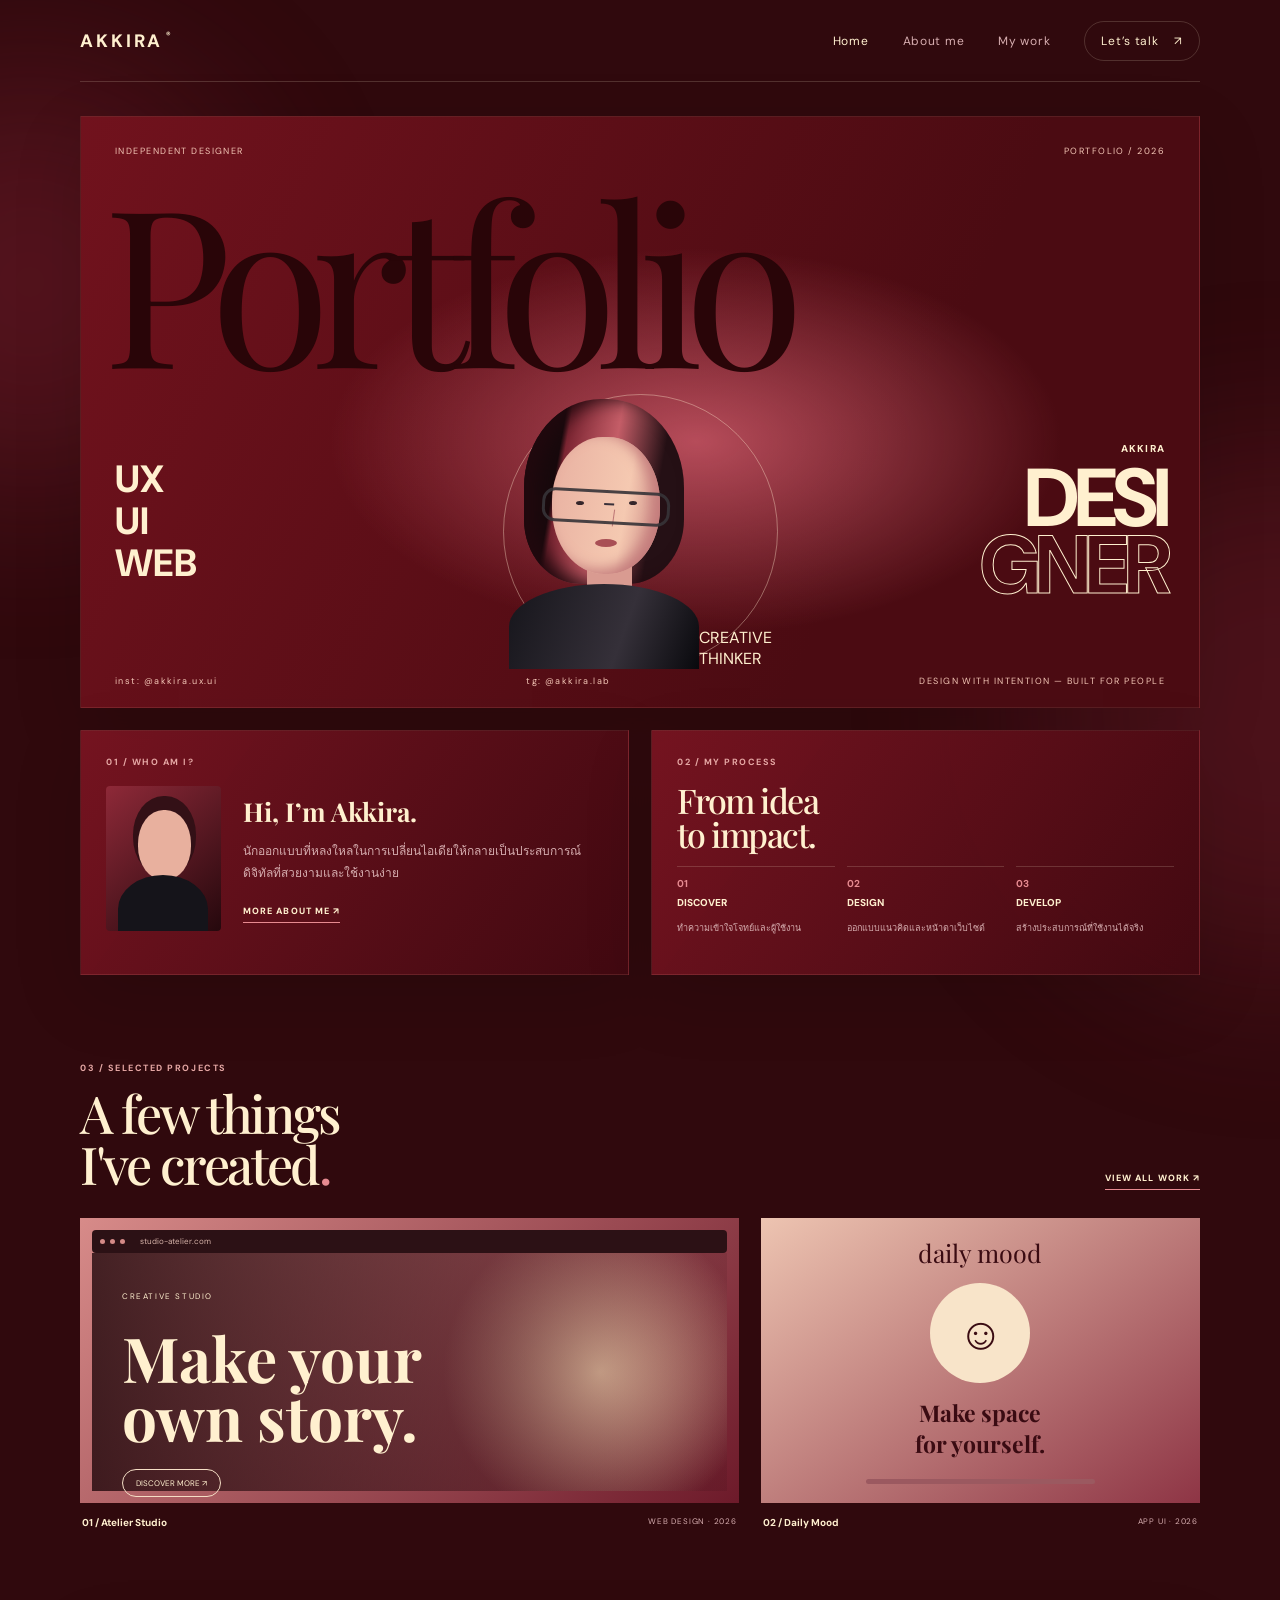
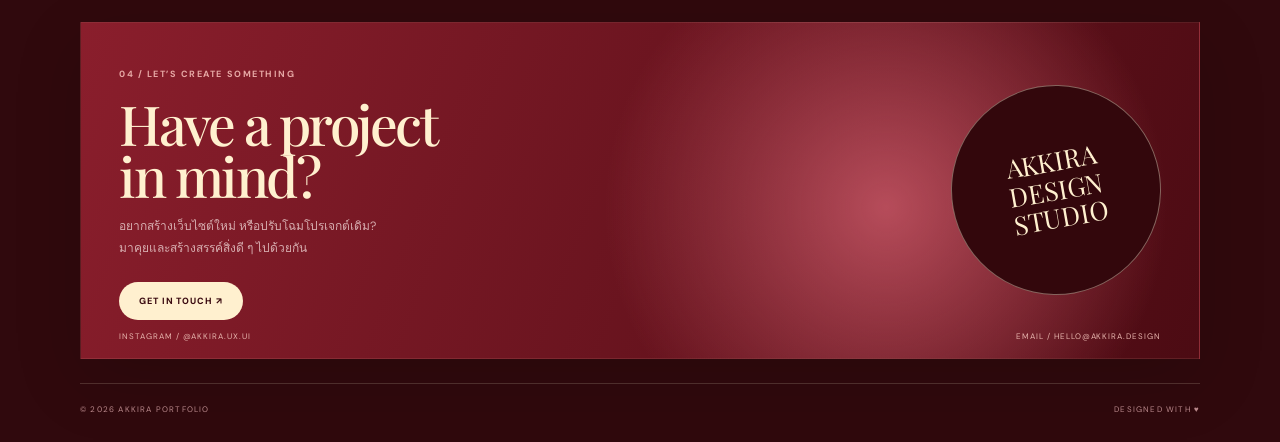
==== index.html @ fddb9ac8 "Add files via upload" ====
<!DOCTYPE html>
<html lang="th">
<head>
  <meta charset="UTF-8">
  <meta name="viewport" content="width=device-width, initial-scale=1.0">
  <meta name="description" content="Akkira — UX/UI & Web Designer Portfolio">
  <title>Akkira — Portfolio</title>
  <link rel="preconnect" href="https://fonts.googleapis.com">
  <link rel="preconnect" href="https://fonts.gstatic.com" crossorigin>
  <link href="https://fonts.googleapis.com/css2?family=DM+Sans:wght@400;500;600;700;800&family=Playfair+Display:wght@500;600;700;800&display=swap" rel="stylesheet">
  <link rel="stylesheet" href="style.css">
</head>
<body>
  <div class="ambient ambient-one"></div><div class="ambient ambient-two"></div>
  <header class="site-header">
    <a class="brand" href="index.html">AKKIRA<span>®</span></a>
    <button class="menu-toggle" aria-label="เปิดเมนู" aria-expanded="false">☰</button>
    <nav class="nav">
      <a class="active" href="index.html">Home</a><a href="about.html">About me</a><a href="mywork.html">My work</a>
      <a class="nav-contact" href="#contact">Let’s talk <span>↗</span></a>
    </nav>
  </header>

  <main class="container">
    <section class="hero panel">
      <div class="hero-topline"><span>INDEPENDENT DESIGNER</span><span>PORTFOLIO / 2026</span></div>
      <div class="hero-word">Portfolio</div>
      <div class="hero-copy">
        <div class="hero-skills"><span>UX</span><span>UI</span><span>WEB</span></div>
        <div class="portrait-wrap">
          <div class="portrait-orbit"></div>
          <div class="portrait">
            <div class="portrait-hair"></div><div class="portrait-face"><i class="eye eye-left"></i><i class="eye eye-right"></i><i class="nose"></i><i class="lips"></i></div>
            <div class="portrait-neck"></div><div class="portrait-shirt"></div><div class="portrait-glasses"></div>
          </div>
          <span class="portrait-caption">CREATIVE<br>THINKER</span>
        </div>
        <div class="hero-title"><small>AKKIRA</small><strong>DESI<br><em>GNER</em></strong></div>
      </div>
      <div class="hero-bottom"><span>inst: @akkira.ux.ui</span><span>tg: @akkira.lab</span><span>DESIGN WITH INTENTION — BUILT FOR PEOPLE</span></div>
    </section>

    <section class="intro-grid">
      <article class="panel about-preview">
        <div class="section-kicker">01 / WHO AM I?</div>
        <div class="mini-profile">
          <div class="avatar-art"><div class="avatar-face"></div><div class="avatar-body"></div></div>
          <div><h2>Hi, I’m Akkira.</h2><p>นักออกแบบที่หลงใหลในการเปลี่ยนไอเดียให้กลายเป็นประสบการณ์ดิจิทัลที่สวยงามและใช้งานง่าย</p><a class="text-link" href="about.html">MORE ABOUT ME ↗</a></div>
        </div>
      </article>
      <article class="panel process-preview">
        <div class="section-kicker">02 / MY PROCESS</div><h2 class="serif">From idea<br>to impact.</h2>
        <div class="process-list"><div><b>01</b><span>DISCOVER</span><small>ทำความเข้าใจโจทย์และผู้ใช้งาน</small></div><div><b>02</b><span>DESIGN</span><small>ออกแบบแนวคิดและหน้าตาเว็บไซต์</small></div><div><b>03</b><span>DEVELOP</span><small>สร้างประสบการณ์ที่ใช้งานได้จริง</small></div></div>
      </article>
    </section>

    <section class="work-section">
      <div class="section-heading"><div><span class="section-kicker">03 / SELECTED PROJECTS</span><h2 class="serif">A few things<br>I've created<span>.</span></h2></div><a class="text-link" href="mywork.html">VIEW ALL WORK ↗</a></div>
      <div class="project-grid">
        <a class="project-card project-wide" href="mywork.html"><div class="mock-browser"><div class="browser-bar"><i></i><i></i><i></i><span>studio-atelier.com</span></div><div class="mock-content"><small>CREATIVE STUDIO</small><b>Make your<br>own story.</b><div class="mock-pill">DISCOVER MORE ↗</div></div></div><div class="project-meta"><b>01 / Atelier Studio</b><span>WEB DESIGN · 2026</span></div></a>
        <a class="project-card" href="mywork.html"><div class="mock-phone"><div class="phone-top">daily mood</div><div class="phone-circle">☺</div><b>Make space<br>for yourself.</b><div class="phone-lines"></div></div><div class="project-meta"><b>02 / Daily Mood</b><span>APP UI · 2026</span></div></a>
      </div>
    </section>

    <section class="contact-panel panel" id="contact">
      <div><span class="section-kicker">04 / LET’S CREATE SOMETHING</span><h2 class="serif">Have a project<br>in mind?</h2><p>อยากสร้างเว็บไซต์ใหม่ หรือปรับโฉมโปรเจกต์เดิม?<br>มาคุยและสร้างสรรค์สิ่งดี ๆ ไปด้วยกัน</p><a class="button button-light" href="mailto:hello@akkira.design">GET IN TOUCH ↗</a></div>
      <div class="contact-orb"><span>AKKIRA<br>DESIGN<br>STUDIO</span></div>
      <div class="contact-foot"><span>INSTAGRAM / @AKKIRA.UX.UI</span><span>EMAIL / HELLO@AKKIRA.DESIGN</span></div>
    </section>
  </main>
  <footer><span>© 2026 AKKIRA PORTFOLIO</span><span>DESIGNED WITH ♥</span></footer>
  <script src="script.js"></script>
</body>
</html>
---- style.css ----
/* AKKIRA PORTFOLIO — shared styles */
:root{--bg:#30090d;--bg2:#490d14;--panel:#560e18;--panel2:#6e1420;--cream:#fff0cf;--pink:#e78b91;--muted:#d7aeb0;--line:rgba(255,239,214,.17);--sans:'DM Sans',sans-serif;--serif:'Playfair Display',serif}
*{box-sizing:border-box}html{scroll-behavior:smooth}body{margin:0;background:var(--bg);color:var(--cream);font-family:var(--sans);overflow-x:hidden}a{color:inherit;text-decoration:none}.ambient{position:fixed;z-index:-1;pointer-events:none;border-radius:50%;filter:blur(90px);opacity:.3}.ambient-one{width:420px;height:420px;background:#a52c43;top:8%;left:-180px}.ambient-two{width:520px;height:520px;background:#8b2637;right:-260px;top:50%}.container{width:min(1120px,calc(100% - 48px));margin:auto}.site-header{height:82px;width:min(1120px,calc(100% - 48px));margin:auto;display:flex;align-items:center;justify-content:space-between;border-bottom:1px solid var(--line);position:relative;z-index:5}.brand{font-weight:800;letter-spacing:.16em;font-size:18px}.brand span{font-size:9px;vertical-align:top;margin-left:3px}.nav{display:flex;align-items:center;gap:34px;font-size:12px;color:var(--muted);letter-spacing:.06em}.nav a{transition:.2s}.nav a:hover,.nav a.active{color:var(--cream)}.nav-contact{border:1px solid var(--line);padding:11px 16px;border-radius:30px;color:var(--cream)!important}.nav-contact span{margin-left:12px}.menu-toggle{display:none;background:none;border:0;color:var(--cream);font-size:24px}.panel{background:linear-gradient(125deg,rgba(119,20,33,.96),rgba(66,9,17,.97));border:1px solid rgba(255,232,207,.08);box-shadow:0 22px 65px rgba(0,0,0,.13);position:relative;overflow:hidden}.hero{margin-top:34px;min-height:580px;padding:28px 34px 20px;background:radial-gradient(ellipse at 55% 55%,#b64c5a 0,transparent 42%),linear-gradient(115deg,#71121d,#4b0b12 70%)}.hero-topline,.hero-bottom{display:flex;justify-content:space-between;font-size:9px;letter-spacing:.16em;color:#f3c6b6;position:relative;z-index:2}.hero-word{font-family:var(--serif);font-size:clamp(100px,19vw,220px);letter-spacing:-.09em;line-height:.9;color:#290508;white-space:nowrap;margin:22px 0 0 -12px}.hero-copy{height:290px;display:flex;align-items:center;justify-content:space-between;position:relative}.hero-skills{display:flex;flex-direction:column;gap:2px;font-size:clamp(22px,3.4vw,38px);font-weight:800;line-height:1.05;z-index:2}.portrait-wrap{position:absolute;left:50%;bottom:-2px;transform:translateX(-50%);height:315px;width:300px;display:flex;justify-content:center;align-items:end}.portrait-orbit{position:absolute;width:275px;height:275px;border:1px solid rgba(255,235,204,.38);border-radius:50%;bottom:0}.portrait{position:relative;width:190px;height:270px;z-index:1}.portrait-hair{position:absolute;z-index:1;left:15px;top:0;width:160px;height:185px;border-radius:48% 48% 35% 35%;background:linear-gradient(100deg,#17090c 0 23%,#7d2633 26%,#c45d67 52%,#251015 78%);box-shadow:inset 14px 0 18px #21090e}.portrait-face{position:absolute;z-index:2;left:43px;top:38px;width:108px;height:137px;border-radius:47% 48% 48% 48%;background:linear-gradient(100deg,#e8b0a1,#f5c9b1 65%,#c98783);box-shadow:inset -9px -4px 14px #c47c7c}.eye{position:absolute;top:64px;width:8px;height:4px;border-radius:50%;background:#34252a}.eye-left{left:24px}.eye-right{right:23px}.nose{position:absolute;left:54px;top:72px;width:8px;height:17px;border-right:1px solid #bd7776;transform:rotate(8deg)}.lips{position:absolute;left:43px;top:102px;width:22px;height:8px;border-radius:50%;background:#a94f55}.portrait-neck{position:absolute;z-index:1;top:157px;left:78px;width:45px;height:55px;background:#d99b91}.portrait-shirt{position:absolute;z-index:2;bottom:0;left:0;width:190px;height:85px;border-radius:65% 65% 0 0;background:linear-gradient(110deg,#16151b,#353039 60%,#09090d)}.portrait-glasses{position:absolute;z-index:3;top:91px;left:33px;width:128px;height:34px;border:3px solid rgba(55,51,56,.9);border-radius:13px;transform:rotate(3deg)}.portrait-glasses:after{content:"";position:absolute;left:59px;top:10px;width:10px;border-top:2px solid #393039}.hero-title{margin-left:auto;align-self:center;z-index:2;text-align:right;font-size:clamp(48px,8vw,82px);line-height:.82;letter-spacing:-.07em;font-weight:800}.hero-title small{display:block;font-size:10px;letter-spacing:.12em;margin-bottom:12px}.hero-title em{font-style:normal;color:transparent;-webkit-text-stroke:1px var(--cream)}.hero-bottom{margin-top:8px}.intro-grid{display:grid;grid-template-columns:1fr 1fr;gap:22px;margin-top:22px}.intro-grid>.panel{min-height:245px;padding:25px}.section-kicker{font-size:9px;letter-spacing:.17em;color:#e6a8a5;font-weight:700}.mini-profile{display:flex;align-items:center;gap:22px;margin-top:18px}.avatar-art{width:115px;height:145px;flex:none;position:relative;background:linear-gradient(140deg,#8e2938,#25080d);border-radius:4px;overflow:hidden}.avatar-face{position:absolute;width:53px;height:70px;background:#e8b09e;border-radius:48%;top:24px;left:32px;box-shadow:0 -9px 0 5px #331016}.avatar-body{position:absolute;bottom:-12px;left:12px;width:90px;height:68px;border-radius:50% 50% 0 0;background:#15141a}.mini-profile h2{font-family:var(--serif);font-size:26px;margin:0 0 7px}.mini-profile p,.contact-panel p{font-size:12px;line-height:1.8;color:var(--muted)}.text-link{font-size:9px;letter-spacing:.12em;font-weight:800;border-bottom:1px solid var(--pink);padding-bottom:5px;display:inline-block;margin-top:8px}.serif{font-family:var(--serif);font-weight:500;letter-spacing:-.045em}.process-preview h2{font-size:34px;line-height:1;margin:15px 0}.process-list{display:grid;grid-template-columns:repeat(3,1fr);gap:12px}.process-list div{border-top:1px solid var(--line);padding-top:10px}.process-list b{font-size:10px;color:var(--pink);display:block}.process-list span{display:block;font-size:10px;font-weight:800;margin:6px 0}.process-list small{font-size:9px;line-height:1.5;color:var(--muted)}.work-section{padding:80px 0}.section-heading{display:flex;align-items:end;justify-content:space-between;margin-bottom:28px}.section-heading h2,.skills-panel h2{font-size:52px;line-height:.98;margin:12px 0 0}.section-heading h2 span,.skills-panel h2 span,.contact-strip h2 span{color:var(--pink)}.project-grid{display:grid;grid-template-columns:1.5fr 1fr;gap:22px}.project-card{min-width:0}.mock-browser,.mock-phone{height:285px;background:linear-gradient(135deg,#d78b89,#6d1a2a);padding:12px;position:relative;overflow:hidden}.browser-bar{height:23px;background:#2c1115;border-radius:4px;display:flex;align-items:center;gap:5px;padding:0 8px;font-size:8px;color:#d8b4aa}.browser-bar i{width:5px;height:5px;border-radius:50%;background:#d48a87}.browser-bar span{margin-left:10px}.mock-content{height:calc(100% - 23px);padding:30px;background:linear-gradient(90deg,rgba(32,7,11,.8),rgba(32,7,11,.1)),radial-gradient(circle at 80% 50%,#f3c7a8,transparent 30%)}.mock-content small{font-size:8px;letter-spacing:.2em}.mock-content b{display:block;font-family:var(--serif);font-size:clamp(35px,5vw,62px);line-height:.95;margin-top:25px}.mock-pill{margin-top:22px;border:1px solid #f5dfc6;border-radius:20px;display:inline-block;padding:8px 13px;font-size:8px}.mock-phone{background:linear-gradient(145deg,#edc4b1,#8e3545);display:flex;flex-direction:column;align-items:center;justify-content:center;color:#3a0b12}.phone-top{font-family:var(--serif);font-size:25px}.phone-circle{width:100px;height:100px;border-radius:50%;background:#f8e4c9;display:grid;place-items:center;font-size:45px;margin:14px}.mock-phone b{text-align:center;font-family:var(--serif);font-size:23px}.phone-lines{width:55%;height:5px;border-radius:9px;background:#9b5960;margin-top:20px}.project-meta{display:flex;justify-content:space-between;padding:13px 2px;font-size:10px}.project-meta span{color:var(--muted);font-size:8px;letter-spacing:.1em}.contact-panel{min-height:330px;padding:38px;display:flex;align-items:center;justify-content:space-between;background:radial-gradient(circle at 72% 55%,#b64c5a,transparent 34%),linear-gradient(110deg,#8a1e2c,#4c0b13)}.contact-panel h2{font-size:55px;line-height:.95;margin:15px 0}.contact-orb{width:210px;height:210px;border-radius:50%;background:#33070c;border:1px solid rgba(255,239,214,.4);display:grid;place-items:center;text-align:center;font-family:var(--serif);font-size:26px;line-height:1.1;transform:rotate(-10deg)}.contact-foot{position:absolute;bottom:17px;left:38px;right:38px;display:flex;justify-content:space-between;font-size:8px;letter-spacing:.12em;color:#e7b5ae}.button{display:inline-block;padding:13px 20px;border-radius:30px;font-size:9px;font-weight:800;letter-spacing:.1em}.button-light{background:var(--cream);color:#3a0a10}.contact-panel .button{margin-top:10px}footer{width:min(1120px,calc(100% - 48px));margin:24px auto 0;padding:20px 0 28px;border-top:1px solid var(--line);display:flex;justify-content:space-between;font-size:8px;letter-spacing:.15em;color:#bd8b8e}
/* About + work pages */
.page-hero{margin-top:34px;min-height:410px;padding:45px;background:radial-gradient(circle at 75% 55%,#a83e4c,transparent 33%),linear-gradient(115deg,#751622,#420a12)}.page-hero h1{font-size:clamp(58px,9vw,105px);line-height:.9;margin:22px 0}.page-hero h1 em{color:transparent;-webkit-text-stroke:1px var(--cream);font-style:normal}.page-hero p{font-size:13px;line-height:1.9;color:#f0c9bc}.about-hero{min-height:490px}.about-portrait{position:absolute;right:12%;bottom:0;width:270px;height:330px;border-radius:150px 150px 0 0;background:rgba(40,5,10,.6);display:flex;align-items:end;justify-content:center;overflow:hidden}.portrait.large{transform:scale(1.12);transform-origin:bottom center}.side-note{position:absolute;right:35px;top:50%;writing-mode:vertical-rl;font-size:8px;letter-spacing:.2em;color:#efb5ad}.about-columns{display:grid;grid-template-columns:1fr 1fr;gap:22px;margin-top:22px}.bio-card,.values-card,.skills-panel{padding:30px}.bio-card h2,.values-card h2{font-size:39px;line-height:1;margin:18px 0}.bio-card p{font-size:12px;color:var(--muted);line-height:1.9}.value-row{display:flex;gap:20px;border-bottom:1px solid var(--line);padding:17px 0}.value-row:last-child{border:0}.value-row>b{font-family:var(--serif);font-size:22px;color:var(--pink)}.value-row h3{font-size:15px;margin:0 0 5px}.value-row p{font-size:11px;color:var(--muted);margin:0}.skills-panel{margin-top:22px}.skills-panel h2{font-size:42px;margin-bottom:25px}.skill-tags{display:flex;gap:10px;flex-wrap:wrap}.skill-tags span{border:1px solid var(--line);border-radius:30px;padding:12px 17px;font-size:11px;color:#f3d9c7}.quote-panel{text-align:center;padding:75px 20px}.quote-panel>span{font-family:var(--serif);font-size:80px;color:var(--pink);line-height:.7}.quote-panel h2{font-size:42px;line-height:1.05;margin:12px}.quote-panel small{font-size:8px;letter-spacing:.18em;color:var(--muted)}.work-hero{min-height:350px}.work-hero h1{font-size:100px}.work-stamp{position:absolute;right:9%;top:30%;width:130px;height:130px;border:1px solid var(--cream);border-radius:50%;display:grid;place-items:center;text-align:center;font-family:var(--serif);font-size:18px;line-height:1.1;transform:rotate(12deg)}.filter-row{display:flex;justify-content:space-between;align-items:center;margin:48px 0 20px}.filters{display:flex;gap:8px;flex-wrap:wrap}.filter{background:transparent;color:var(--muted);border:1px solid var(--line);border-radius:30px;padding:9px 14px;font-size:8px;letter-spacing:.1em;cursor:pointer}.filter.active,.filter:hover{background:var(--cream);color:#3a0a10}.works-grid{display:grid;grid-template-columns:1fr 1fr;gap:28px 22px}.work-item{min-width:0}.work-visual{height:300px;position:relative;overflow:hidden;padding:22px}.visual-atelier{background:linear-gradient(135deg,#dba39a,#601421);color:#350a10}.visual-nav,.noir-top{display:flex;justify-content:space-between;font-size:9px;letter-spacing:.14em}.visual-big{font-family:var(--serif);font-size:clamp(45px,7vw,76px);line-height:.9;margin:55px 0 0 10px}.visual-big i,.noir-title i,.travel-title i,.editorial-title i{color:transparent;-webkit-text-stroke:1px currentColor}.visual-bottom{position:absolute;bottom:20px;left:22px;font-size:8px;letter-spacing:.16em}.visual-mood{background:linear-gradient(140deg,#f1d5ba,#d98283);color:#48111a;text-align:center}.mood-label{font-family:var(--serif);font-size:42px;line-height:.8;text-align:left}.mood-sun{width:145px;height:145px;border-radius:50%;background:#fff0d4;margin:12px auto;display:grid;place-items:center;font-size:70px;color:#bb6d71}.mood-bottom{font-size:8px;letter-spacing:.18em}.visual-noir{background:linear-gradient(130deg,#101216,#33323a);color:#eee0cf}.noir-title{font-family:var(--serif);font-size:54px;line-height:.85;margin:45px 0 0 12px}.film-strip{position:absolute;bottom:18px;left:22px;right:22px;display:flex;gap:5px}.film-strip i{height:42px;flex:1;background:linear-gradient(145deg,#a85a50,#1c1c22);border:3px solid #eee0cf}.visual-brand{background:#e6d5c4;color:#301016}.brand-mark{font-family:var(--serif);font-size:125px;line-height:.8;position:absolute;right:24px;top:20px;color:#8f3942}.brand-title{font-weight:800;font-size:30px;letter-spacing:.1em;position:absolute;left:24px;bottom:55px}.brand-sub{position:absolute;bottom:20px;left:24px;font-size:8px;letter-spacing:.18em}.visual-travel{background:linear-gradient(140deg,#e7a18c,#8e3b49);color:#360b13}.travel-top{font-size:9px;letter-spacing:.2em}.travel-title{font-family:var(--serif);font-size:48px;line-height:.9;margin-top:40px}.travel-cards{display:flex;gap:6px;position:absolute;bottom:20px;left:20px;right:20px}.travel-cards span{flex:1;background:rgba(255,239,214,.65);padding:22px 6px 8px;font-size:7px}.visual-editorial{background:radial-gradient(circle at 75% 50%,#b64c5a,transparent 35%),#4b0c15}.editorial-small{font-size:8px;letter-spacing:.15em}.editorial-title{font-family:var(--serif);font-size:60px;line-height:.85;margin:48px 0 0 15px}.editorial-circle{position:absolute;right:28px;top:70px;width:120px;height:120px;border:1px solid #f4d7bb;border-radius:50%}.editorial-footer{position:absolute;bottom:18px;left:22px;font-size:8px;letter-spacing:.16em}.work-info{display:flex;justify-content:space-between;padding:13px 1px}.work-info span{font-size:8px;letter-spacing:.15em;color:#e5a6a4}.work-info h2{font-family:var(--serif);font-size:23px;font-weight:500;margin:4px 0}.work-info p{font-size:10px;color:var(--muted);margin:0}.work-info>b{font-size:9px;color:var(--muted);font-weight:500}.contact-strip{margin:55px 0 0;padding:32px;display:flex;justify-content:space-between;align-items:center}.contact-strip h2{font-size:46px;line-height:.9;margin:12px 0 0}
@media(max-width:700px){.container,.site-header,footer{width:calc(100% - 28px)}.site-header{height:68px}.menu-toggle{display:block}.nav{display:none;position:absolute;top:67px;left:0;right:0;background:#400a11;padding:20px;flex-direction:column;align-items:stretch;gap:18px;border:1px solid var(--line)}.nav.open{display:flex}.nav-contact{text-align:center}.hero{margin-top:18px;padding:20px 18px 16px;min-height:470px}.hero-word{font-size:clamp(75px,19vw,130px);margin-top:38px}.hero-copy{height:250px}.portrait-wrap{height:250px;width:220px;transform:translateX(-48%) scale(.78);transform-origin:bottom center}.hero-skills{font-size:23px}.hero-title{font-size:clamp(38px,9vw,56px);align-self:flex-start;margin-top:65px}.hero-title small{font-size:8px}.hero-bottom{font-size:7px;letter-spacing:.06em;gap:8px}.intro-grid,.about-columns,.project-grid,.works-grid{grid-template-columns:1fr}.intro-grid>.panel{min-height:220px}.process-list{gap:7px}.process-list small{font-size:8px}.section-heading h2{font-size:42px}.work-section{padding:55px 0}.project-grid{gap:12px}.mock-browser,.mock-phone{height:250px}.contact-panel{padding:26px;min-height:410px;align-items:flex-start}.contact-panel h2{font-size:44px}.contact-orb{width:135px;height:135px;font-size:17px;position:absolute;right:20px;bottom:60px}.contact-foot{left:20px;right:20px;font-size:6px;gap:10px}.page-hero{padding:28px 22px;margin-top:18px}.page-hero h1{font-size:58px}.about-hero{min-height:590px}.about-hero p{font-size:11px;position:relative;z-index:2}.about-portrait{right:50%;transform:translateX(50%);width:230px;height:285px}.side-note{right:15px;top:45%;font-size:7px}.bio-card,.values-card,.skills-panel{padding:23px}.skills-panel h2{font-size:34px}.quote-panel h2{font-size:32px}.work-hero{min-height:360px}.work-hero h1{font-size:75px}.work-stamp{width:95px;height:95px;font-size:14px;right:8%;top:43%}.filter-row{align-items:flex-start;flex-direction:column;gap:15px;margin:35px 0 18px}.filters{gap:6px}.filter{padding:8px 10px;font-size:7px}.work-visual{height:270px}.contact-strip{padding:24px;gap:15px;align-items:flex-end}.contact-strip h2{font-size:37px}.contact-strip .button{font-size:7px;padding:11px 13px}footer{font-size:7px}}
@media(min-width:701px) and (max-width:900px){.hero-word{font-size:17vw}.portrait-wrap{transform:translateX(-50%) scale(.85);transform-origin:bottom}.hero-title{font-size:65px}.about-portrait{right:5%}}
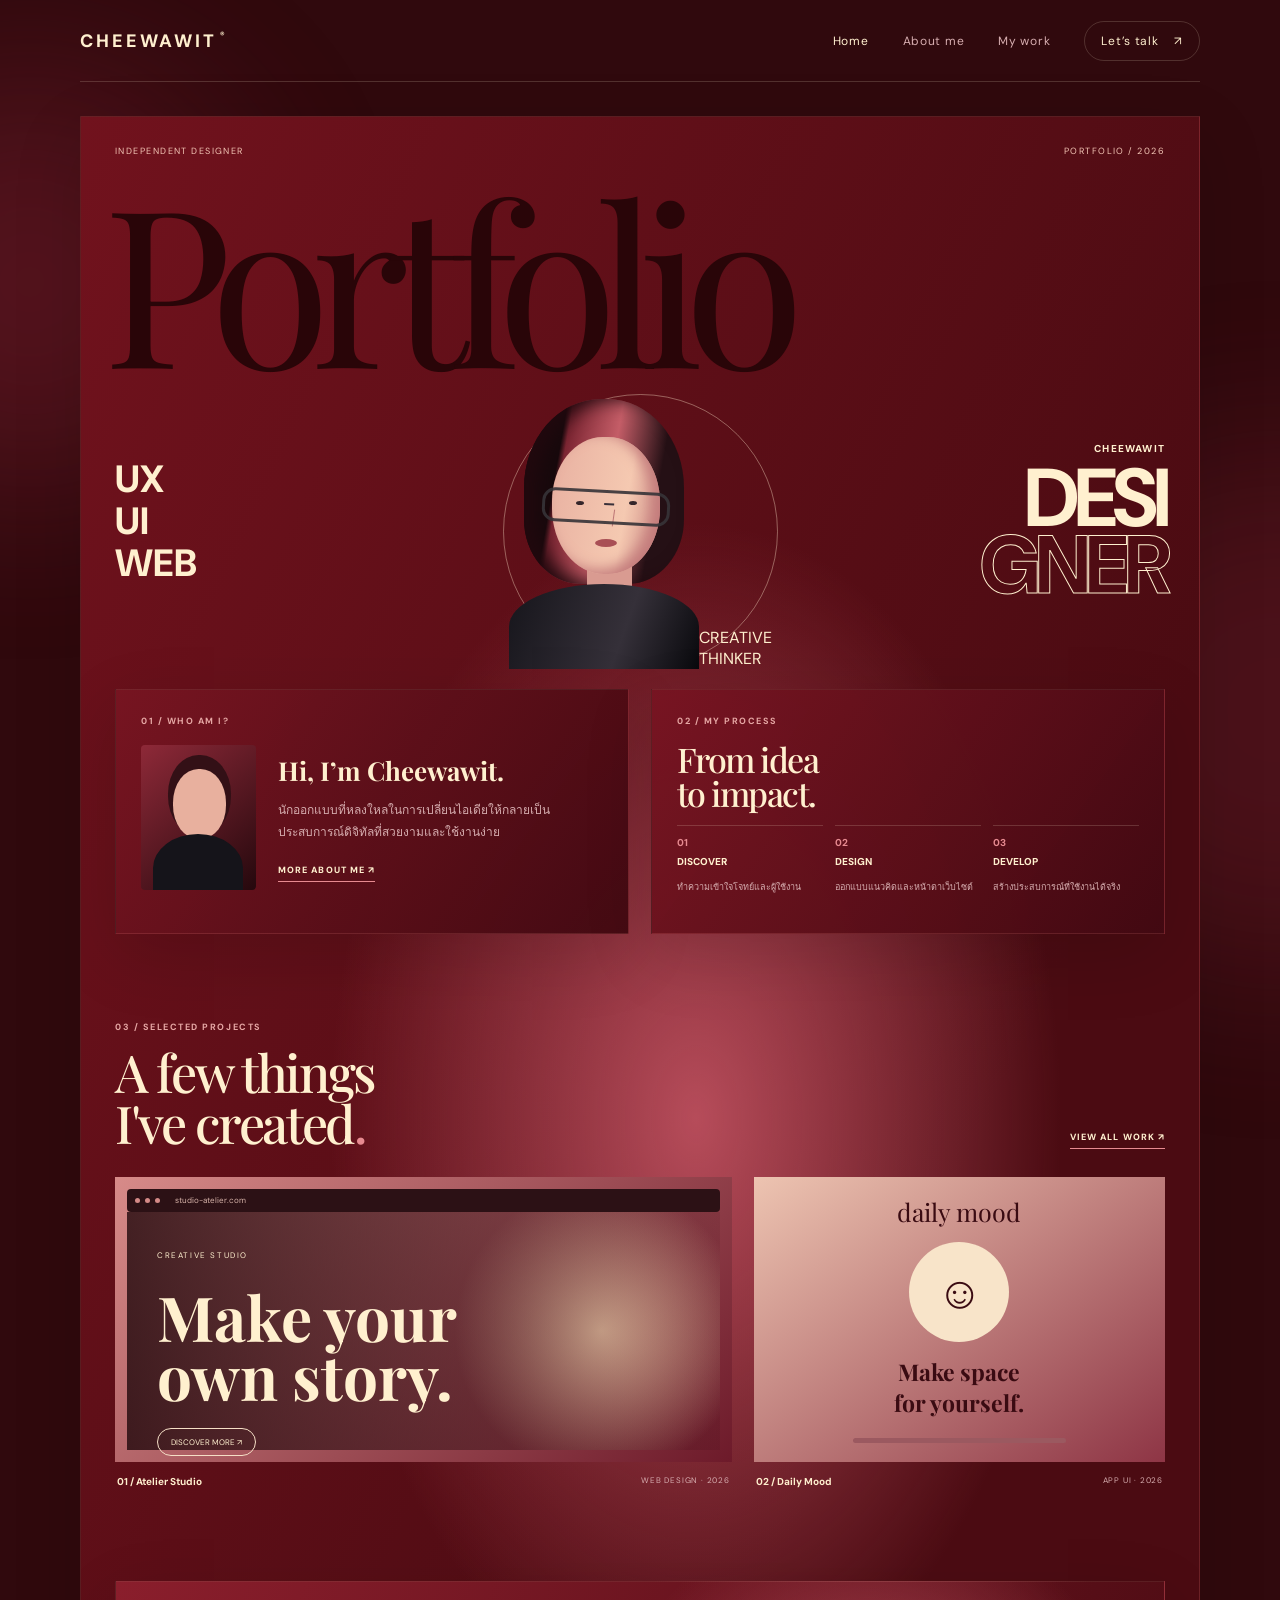
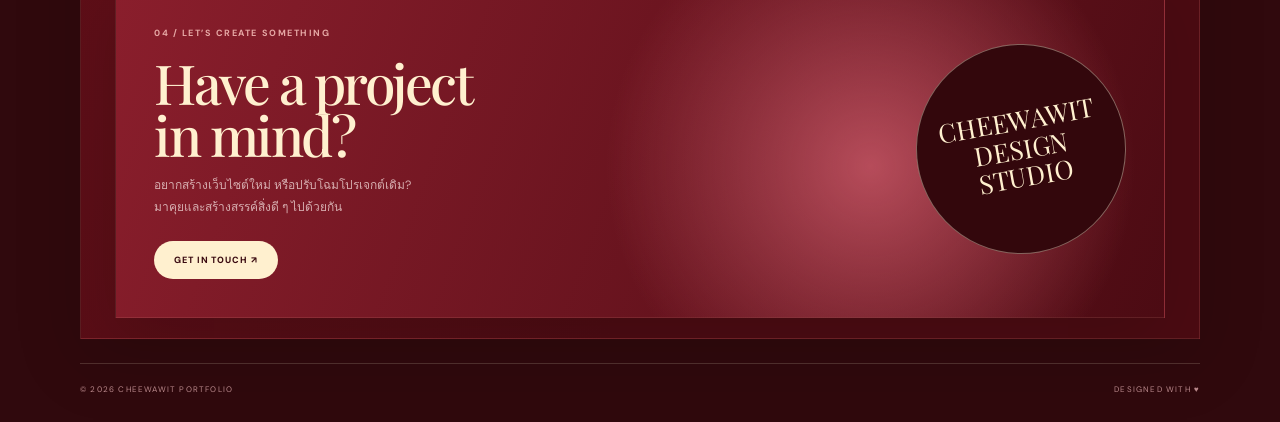
==== commit 552d9cab: "Update index.html" ====
--- a/index.html
+++ b/index.html
@@ -3,8 +3,8 @@
 <head>
   <meta charset="UTF-8">
   <meta name="viewport" content="width=device-width, initial-scale=1.0">
-  <meta name="description" content="Akkira — UX/UI & Web Designer Portfolio">
-  <title>Akkira — Portfolio</title>
+  <meta name="description" content="Cheewawit — UX/UI & Web Designer Portfolio">
+  <title>Cheewawit — Portfolio</title>
   <link rel="preconnect" href="https://fonts.googleapis.com">
   <link rel="preconnect" href="https://fonts.gstatic.com" crossorigin>
   <link href="https://fonts.googleapis.com/css2?family=DM+Sans:wght@400;500;600;700;800&family=Playfair+Display:wght@500;600;700;800&display=swap" rel="stylesheet">
@@ -13,7 +13,7 @@
 <body>
   <div class="ambient ambient-one"></div><div class="ambient ambient-two"></div>
   <header class="site-header">
-    <a class="brand" href="index.html">AKKIRA<span>®</span></a>
+    <a class="brand" href="index.html">CHEEWAWIT<span>®</span></a>
     <button class="menu-toggle" aria-label="เปิดเมนู" aria-expanded="false">☰</button>
     <nav class="nav">
       <a class="active" href="index.html">Home</a><a href="about.html">About me</a><a href="mywork.html">My work</a>
@@ -35,17 +35,15 @@
           </div>
           <span class="portrait-caption">CREATIVE<br>THINKER</span>
         </div>
-        <div class="hero-title"><small>AKKIRA</small><strong>DESI<br><em>GNER</em></strong></div>
+        <div class="hero-title"><small>CHEEWAWIT</small><strong>DESI<br><em>GNER</em></strong></div>
       </div>
-      <div class="hero-bottom"><span>inst: @akkira.ux.ui</span><span>tg: @akkira.lab</span><span>DESIGN WITH INTENTION — BUILT FOR PEOPLE</span></div>
-    </section>
 
     <section class="intro-grid">
       <article class="panel about-preview">
         <div class="section-kicker">01 / WHO AM I?</div>
         <div class="mini-profile">
           <div class="avatar-art"><div class="avatar-face"></div><div class="avatar-body"></div></div>
-          <div><h2>Hi, I’m Akkira.</h2><p>นักออกแบบที่หลงใหลในการเปลี่ยนไอเดียให้กลายเป็นประสบการณ์ดิจิทัลที่สวยงามและใช้งานง่าย</p><a class="text-link" href="about.html">MORE ABOUT ME ↗</a></div>
+          <div><h2>Hi, I’m Cheewawit.</h2><p>นักออกแบบที่หลงใหลในการเปลี่ยนไอเดียให้กลายเป็นประสบการณ์ดิจิทัลที่สวยงามและใช้งานง่าย</p><a class="text-link" href="about.html">MORE ABOUT ME ↗</a></div>
         </div>
       </article>
       <article class="panel process-preview">
@@ -63,12 +61,11 @@
     </section>
 
     <section class="contact-panel panel" id="contact">
-      <div><span class="section-kicker">04 / LET’S CREATE SOMETHING</span><h2 class="serif">Have a project<br>in mind?</h2><p>อยากสร้างเว็บไซต์ใหม่ หรือปรับโฉมโปรเจกต์เดิม?<br>มาคุยและสร้างสรรค์สิ่งดี ๆ ไปด้วยกัน</p><a class="button button-light" href="mailto:hello@akkira.design">GET IN TOUCH ↗</a></div>
-      <div class="contact-orb"><span>AKKIRA<br>DESIGN<br>STUDIO</span></div>
-      <div class="contact-foot"><span>INSTAGRAM / @AKKIRA.UX.UI</span><span>EMAIL / HELLO@AKKIRA.DESIGN</span></div>
+      <div><span class="section-kicker">04 / LET’S CREATE SOMETHING</span><h2 class="serif">Have a project<br>in mind?</h2><p>อยากสร้างเว็บไซต์ใหม่ หรือปรับโฉมโปรเจกต์เดิม?<br>มาคุยและสร้างสรรค์สิ่งดี ๆ ไปด้วยกัน</p><a class="button button-light" href="mailto:cheewawit.taru@bumail.net">GET IN TOUCH ↗</a></div>
+      <div class="contact-orb"><span>CHEEWAWIT<br>DESIGN<br>STUDIO</span></div>
     </section>
   </main>
-  <footer><span>© 2026 AKKIRA PORTFOLIO</span><span>DESIGNED WITH ♥</span></footer>
+  <footer><span>© 2026 CHEEWAWIT PORTFOLIO</span><span>DESIGNED WITH ♥</span></footer>
   <script src="script.js"></script>
 </body>
-</html>+</html>
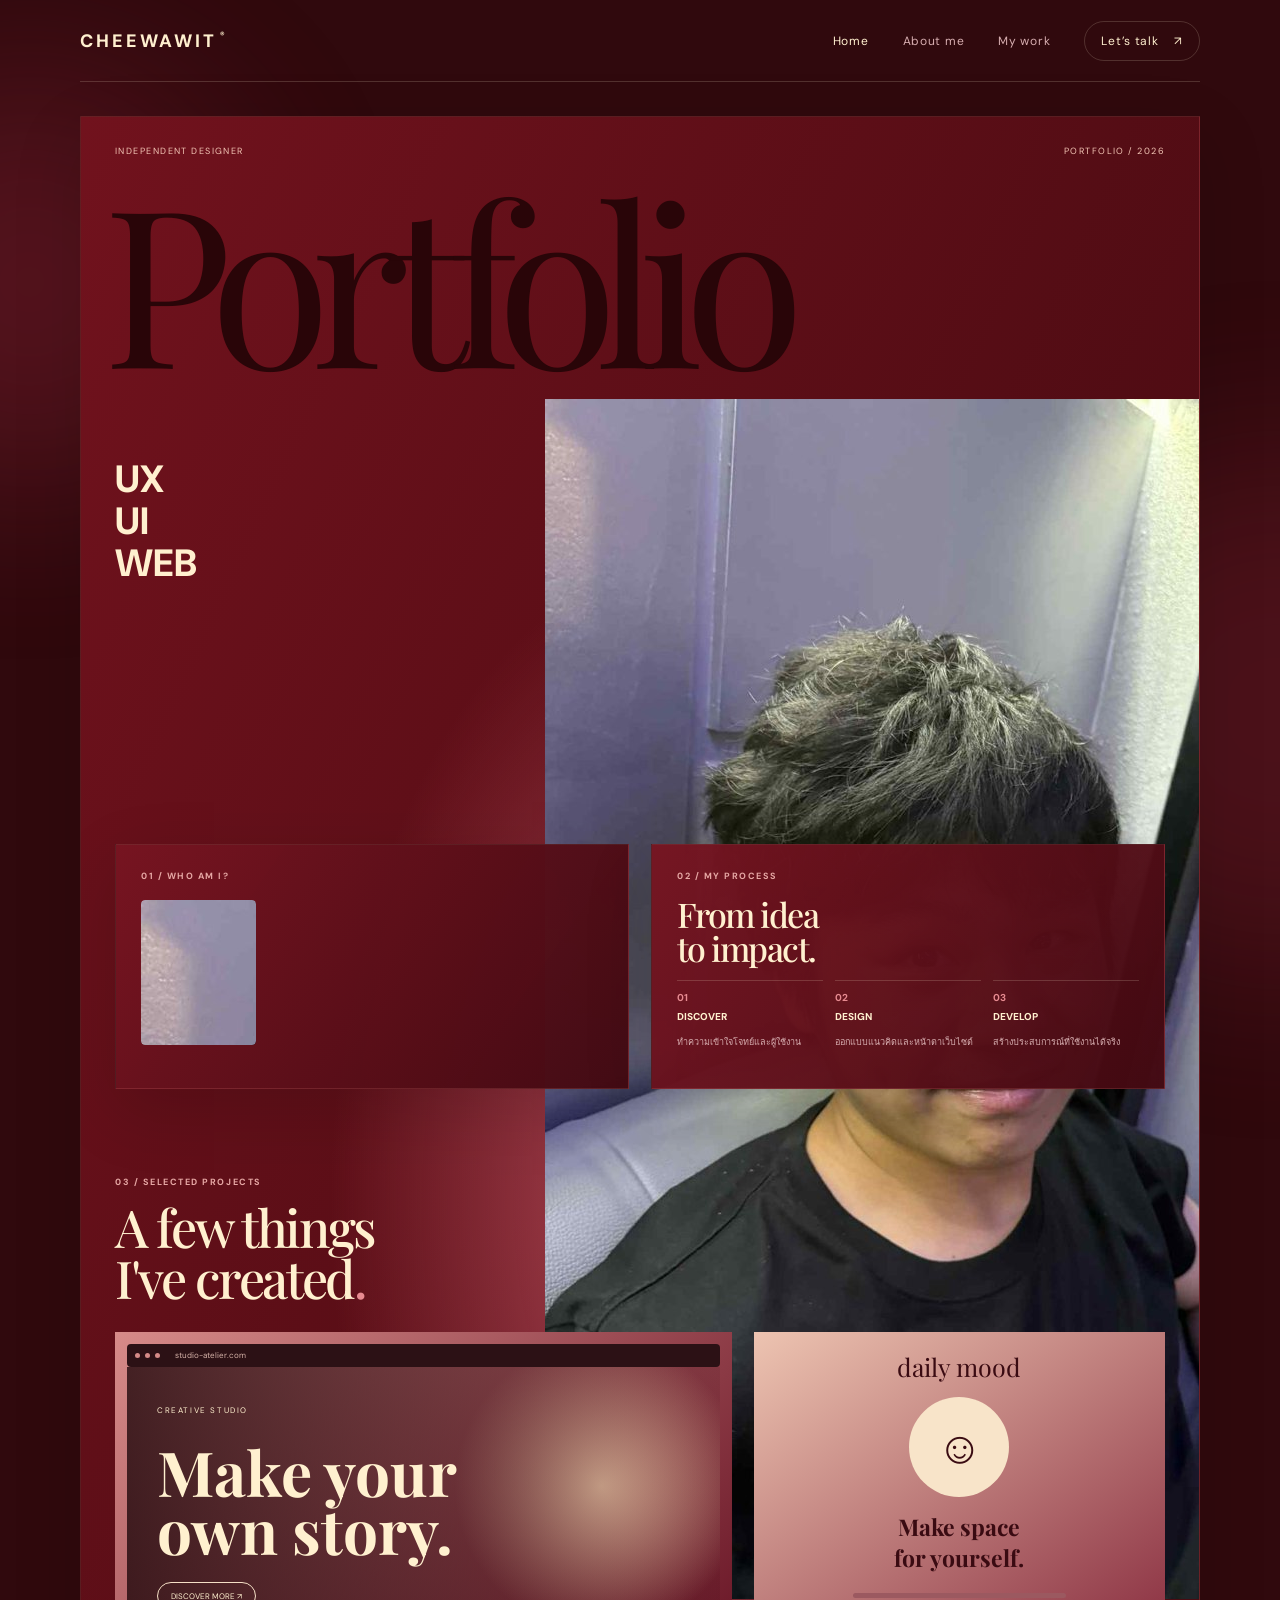
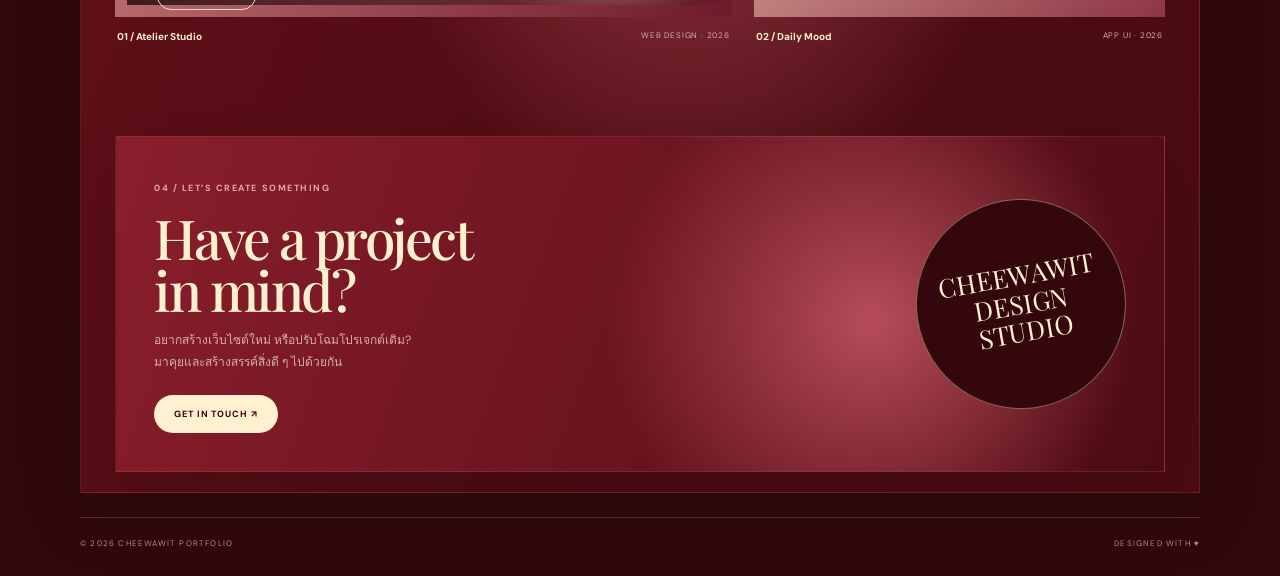
==== commit 34341095: "Update index.html" ====
--- a/index.html
+++ b/index.html
@@ -28,10 +28,7 @@
       <div class="hero-copy">
         <div class="hero-skills"><span>UX</span><span>UI</span><span>WEB</span></div>
         <div class="portrait-wrap">
-          <div class="portrait-orbit"></div>
-          <div class="portrait">
-            <div class="portrait-hair"></div><div class="portrait-face"><i class="eye eye-left"></i><i class="eye eye-right"></i><i class="nose"></i><i class="lips"></i></div>
-            <div class="portrait-neck"></div><div class="portrait-shirt"></div><div class="portrait-glasses"></div>
+          <div class="portrait"><img class="photo" src="profile.jpg" alt="Cheewawit"></div>
           </div>
           <span class="portrait-caption">CREATIVE<br>THINKER</span>
         </div>
@@ -42,7 +39,7 @@
       <article class="panel about-preview">
         <div class="section-kicker">01 / WHO AM I?</div>
         <div class="mini-profile">
-          <div class="avatar-art"><div class="avatar-face"></div><div class="avatar-body"></div></div>
+          <div class="avatar-art"><div class="avatar-art"><img class="photo" src="profile.jpg" alt="Cheewawit"></div>
           <div><h2>Hi, I’m Cheewawit.</h2><p>นักออกแบบที่หลงใหลในการเปลี่ยนไอเดียให้กลายเป็นประสบการณ์ดิจิทัลที่สวยงามและใช้งานง่าย</p><a class="text-link" href="about.html">MORE ABOUT ME ↗</a></div>
         </div>
       </article>
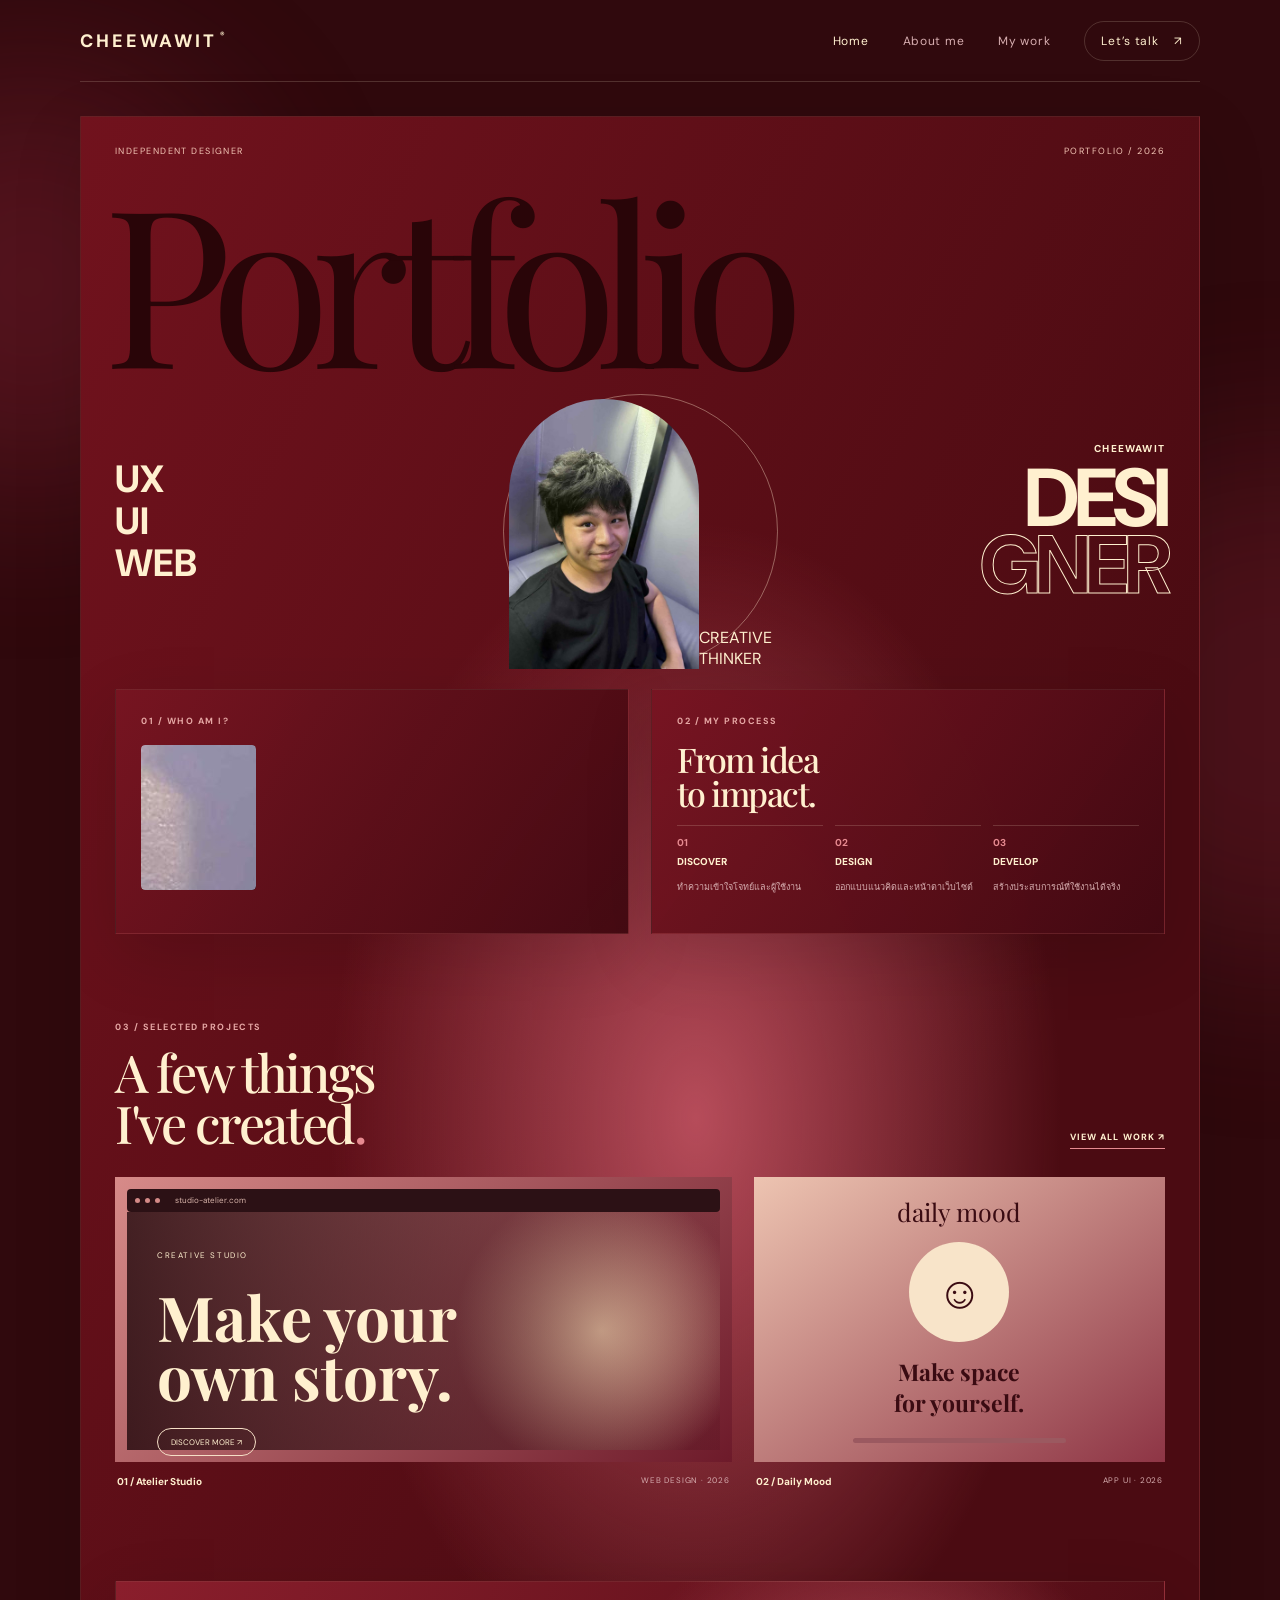
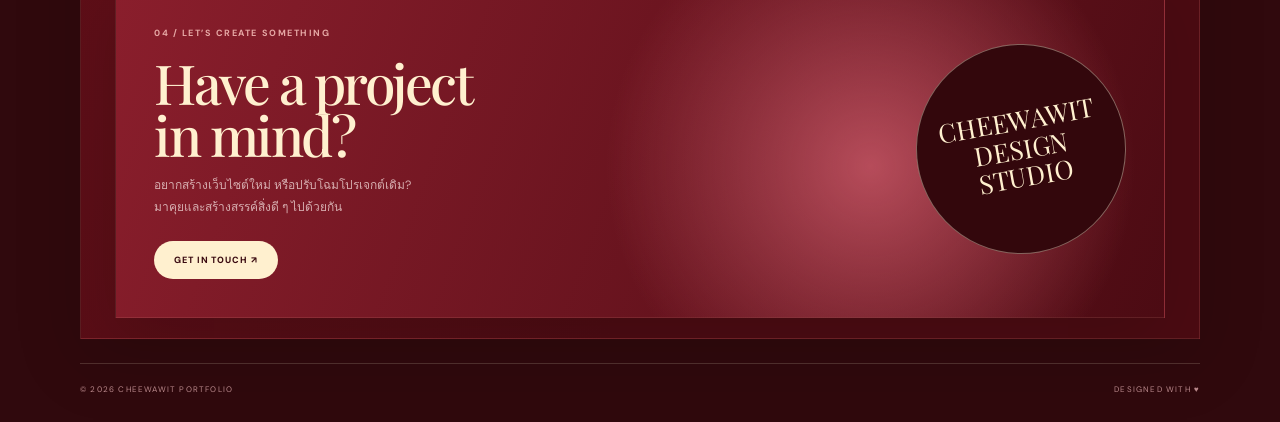
==== commit d954ce67: "Update index.html" ====
--- a/index.html
+++ b/index.html
@@ -28,8 +28,8 @@
       <div class="hero-copy">
         <div class="hero-skills"><span>UX</span><span>UI</span><span>WEB</span></div>
         <div class="portrait-wrap">
-          <div class="portrait"><img class="photo" src="profile.jpg" alt="Cheewawit"></div>
-          </div>
+          <div class="portrait-orbit"></div>
+          <div class="photo-frame"><img src="profile.jpg" alt="Cheewawit"></div>
           <span class="portrait-caption">CREATIVE<br>THINKER</span>
         </div>
         <div class="hero-title"><small>CHEEWAWIT</small><strong>DESI<br><em>GNER</em></strong></div>
--- a/style.css
+++ b/style.css
@@ -5,3 +5,8 @@
 .page-hero{margin-top:34px;min-height:410px;padding:45px;background:radial-gradient(circle at 75% 55%,#a83e4c,transparent 33%),linear-gradient(115deg,#751622,#420a12)}.page-hero h1{font-size:clamp(58px,9vw,105px);line-height:.9;margin:22px 0}.page-hero h1 em{color:transparent;-webkit-text-stroke:1px var(--cream);font-style:normal}.page-hero p{font-size:13px;line-height:1.9;color:#f0c9bc}.about-hero{min-height:490px}.about-portrait{position:absolute;right:12%;bottom:0;width:270px;height:330px;border-radius:150px 150px 0 0;background:rgba(40,5,10,.6);display:flex;align-items:end;justify-content:center;overflow:hidden}.portrait.large{transform:scale(1.12);transform-origin:bottom center}.side-note{position:absolute;right:35px;top:50%;writing-mode:vertical-rl;font-size:8px;letter-spacing:.2em;color:#efb5ad}.about-columns{display:grid;grid-template-columns:1fr 1fr;gap:22px;margin-top:22px}.bio-card,.values-card,.skills-panel{padding:30px}.bio-card h2,.values-card h2{font-size:39px;line-height:1;margin:18px 0}.bio-card p{font-size:12px;color:var(--muted);line-height:1.9}.value-row{display:flex;gap:20px;border-bottom:1px solid var(--line);padding:17px 0}.value-row:last-child{border:0}.value-row>b{font-family:var(--serif);font-size:22px;color:var(--pink)}.value-row h3{font-size:15px;margin:0 0 5px}.value-row p{font-size:11px;color:var(--muted);margin:0}.skills-panel{margin-top:22px}.skills-panel h2{font-size:42px;margin-bottom:25px}.skill-tags{display:flex;gap:10px;flex-wrap:wrap}.skill-tags span{border:1px solid var(--line);border-radius:30px;padding:12px 17px;font-size:11px;color:#f3d9c7}.quote-panel{text-align:center;padding:75px 20px}.quote-panel>span{font-family:var(--serif);font-size:80px;color:var(--pink);line-height:.7}.quote-panel h2{font-size:42px;line-height:1.05;margin:12px}.quote-panel small{font-size:8px;letter-spacing:.18em;color:var(--muted)}.work-hero{min-height:350px}.work-hero h1{font-size:100px}.work-stamp{position:absolute;right:9%;top:30%;width:130px;height:130px;border:1px solid var(--cream);border-radius:50%;display:grid;place-items:center;text-align:center;font-family:var(--serif);font-size:18px;line-height:1.1;transform:rotate(12deg)}.filter-row{display:flex;justify-content:space-between;align-items:center;margin:48px 0 20px}.filters{display:flex;gap:8px;flex-wrap:wrap}.filter{background:transparent;color:var(--muted);border:1px solid var(--line);border-radius:30px;padding:9px 14px;font-size:8px;letter-spacing:.1em;cursor:pointer}.filter.active,.filter:hover{background:var(--cream);color:#3a0a10}.works-grid{display:grid;grid-template-columns:1fr 1fr;gap:28px 22px}.work-item{min-width:0}.work-visual{height:300px;position:relative;overflow:hidden;padding:22px}.visual-atelier{background:linear-gradient(135deg,#dba39a,#601421);color:#350a10}.visual-nav,.noir-top{display:flex;justify-content:space-between;font-size:9px;letter-spacing:.14em}.visual-big{font-family:var(--serif);font-size:clamp(45px,7vw,76px);line-height:.9;margin:55px 0 0 10px}.visual-big i,.noir-title i,.travel-title i,.editorial-title i{color:transparent;-webkit-text-stroke:1px currentColor}.visual-bottom{position:absolute;bottom:20px;left:22px;font-size:8px;letter-spacing:.16em}.visual-mood{background:linear-gradient(140deg,#f1d5ba,#d98283);color:#48111a;text-align:center}.mood-label{font-family:var(--serif);font-size:42px;line-height:.8;text-align:left}.mood-sun{width:145px;height:145px;border-radius:50%;background:#fff0d4;margin:12px auto;display:grid;place-items:center;font-size:70px;color:#bb6d71}.mood-bottom{font-size:8px;letter-spacing:.18em}.visual-noir{background:linear-gradient(130deg,#101216,#33323a);color:#eee0cf}.noir-title{font-family:var(--serif);font-size:54px;line-height:.85;margin:45px 0 0 12px}.film-strip{position:absolute;bottom:18px;left:22px;right:22px;display:flex;gap:5px}.film-strip i{height:42px;flex:1;background:linear-gradient(145deg,#a85a50,#1c1c22);border:3px solid #eee0cf}.visual-brand{background:#e6d5c4;color:#301016}.brand-mark{font-family:var(--serif);font-size:125px;line-height:.8;position:absolute;right:24px;top:20px;color:#8f3942}.brand-title{font-weight:800;font-size:30px;letter-spacing:.1em;position:absolute;left:24px;bottom:55px}.brand-sub{position:absolute;bottom:20px;left:24px;font-size:8px;letter-spacing:.18em}.visual-travel{background:linear-gradient(140deg,#e7a18c,#8e3b49);color:#360b13}.travel-top{font-size:9px;letter-spacing:.2em}.travel-title{font-family:var(--serif);font-size:48px;line-height:.9;margin-top:40px}.travel-cards{display:flex;gap:6px;position:absolute;bottom:20px;left:20px;right:20px}.travel-cards span{flex:1;background:rgba(255,239,214,.65);padding:22px 6px 8px;font-size:7px}.visual-editorial{background:radial-gradient(circle at 75% 50%,#b64c5a,transparent 35%),#4b0c15}.editorial-small{font-size:8px;letter-spacing:.15em}.editorial-title{font-family:var(--serif);font-size:60px;line-height:.85;margin:48px 0 0 15px}.editorial-circle{position:absolute;right:28px;top:70px;width:120px;height:120px;border:1px solid #f4d7bb;border-radius:50%}.editorial-footer{position:absolute;bottom:18px;left:22px;font-size:8px;letter-spacing:.16em}.work-info{display:flex;justify-content:space-between;padding:13px 1px}.work-info span{font-size:8px;letter-spacing:.15em;color:#e5a6a4}.work-info h2{font-family:var(--serif);font-size:23px;font-weight:500;margin:4px 0}.work-info p{font-size:10px;color:var(--muted);margin:0}.work-info>b{font-size:9px;color:var(--muted);font-weight:500}.contact-strip{margin:55px 0 0;padding:32px;display:flex;justify-content:space-between;align-items:center}.contact-strip h2{font-size:46px;line-height:.9;margin:12px 0 0}
 @media(max-width:700px){.container,.site-header,footer{width:calc(100% - 28px)}.site-header{height:68px}.menu-toggle{display:block}.nav{display:none;position:absolute;top:67px;left:0;right:0;background:#400a11;padding:20px;flex-direction:column;align-items:stretch;gap:18px;border:1px solid var(--line)}.nav.open{display:flex}.nav-contact{text-align:center}.hero{margin-top:18px;padding:20px 18px 16px;min-height:470px}.hero-word{font-size:clamp(75px,19vw,130px);margin-top:38px}.hero-copy{height:250px}.portrait-wrap{height:250px;width:220px;transform:translateX(-48%) scale(.78);transform-origin:bottom center}.hero-skills{font-size:23px}.hero-title{font-size:clamp(38px,9vw,56px);align-self:flex-start;margin-top:65px}.hero-title small{font-size:8px}.hero-bottom{font-size:7px;letter-spacing:.06em;gap:8px}.intro-grid,.about-columns,.project-grid,.works-grid{grid-template-columns:1fr}.intro-grid>.panel{min-height:220px}.process-list{gap:7px}.process-list small{font-size:8px}.section-heading h2{font-size:42px}.work-section{padding:55px 0}.project-grid{gap:12px}.mock-browser,.mock-phone{height:250px}.contact-panel{padding:26px;min-height:410px;align-items:flex-start}.contact-panel h2{font-size:44px}.contact-orb{width:135px;height:135px;font-size:17px;position:absolute;right:20px;bottom:60px}.contact-foot{left:20px;right:20px;font-size:6px;gap:10px}.page-hero{padding:28px 22px;margin-top:18px}.page-hero h1{font-size:58px}.about-hero{min-height:590px}.about-hero p{font-size:11px;position:relative;z-index:2}.about-portrait{right:50%;transform:translateX(50%);width:230px;height:285px}.side-note{right:15px;top:45%;font-size:7px}.bio-card,.values-card,.skills-panel{padding:23px}.skills-panel h2{font-size:34px}.quote-panel h2{font-size:32px}.work-hero{min-height:360px}.work-hero h1{font-size:75px}.work-stamp{width:95px;height:95px;font-size:14px;right:8%;top:43%}.filter-row{align-items:flex-start;flex-direction:column;gap:15px;margin:35px 0 18px}.filters{gap:6px}.filter{padding:8px 10px;font-size:7px}.work-visual{height:270px}.contact-strip{padding:24px;gap:15px;align-items:flex-end}.contact-strip h2{font-size:37px}.contact-strip .button{font-size:7px;padding:11px 13px}footer{font-size:7px}}
 @media(min-width:701px) and (max-width:900px){.hero-word{font-size:17vw}.portrait-wrap{transform:translateX(-50%) scale(.85);transform-origin:bottom}.hero-title{font-size:65px}.about-portrait{right:5%}}
+/* Photo */
+.photo-frame{position:relative;width:190px;height:270px;overflow:hidden;border-radius:95px 95px 0 0;z-index:1}
+.photo-frame img{position:absolute;top:0;left:0;width:100%;height:100%;object-fit:cover;object-position:center 15%;display:block}
+.photo-frame.small{width:115px;height:145px;border-radius:4px}
+.photo-frame.large{width:100%;height:100%;border-radius:0}
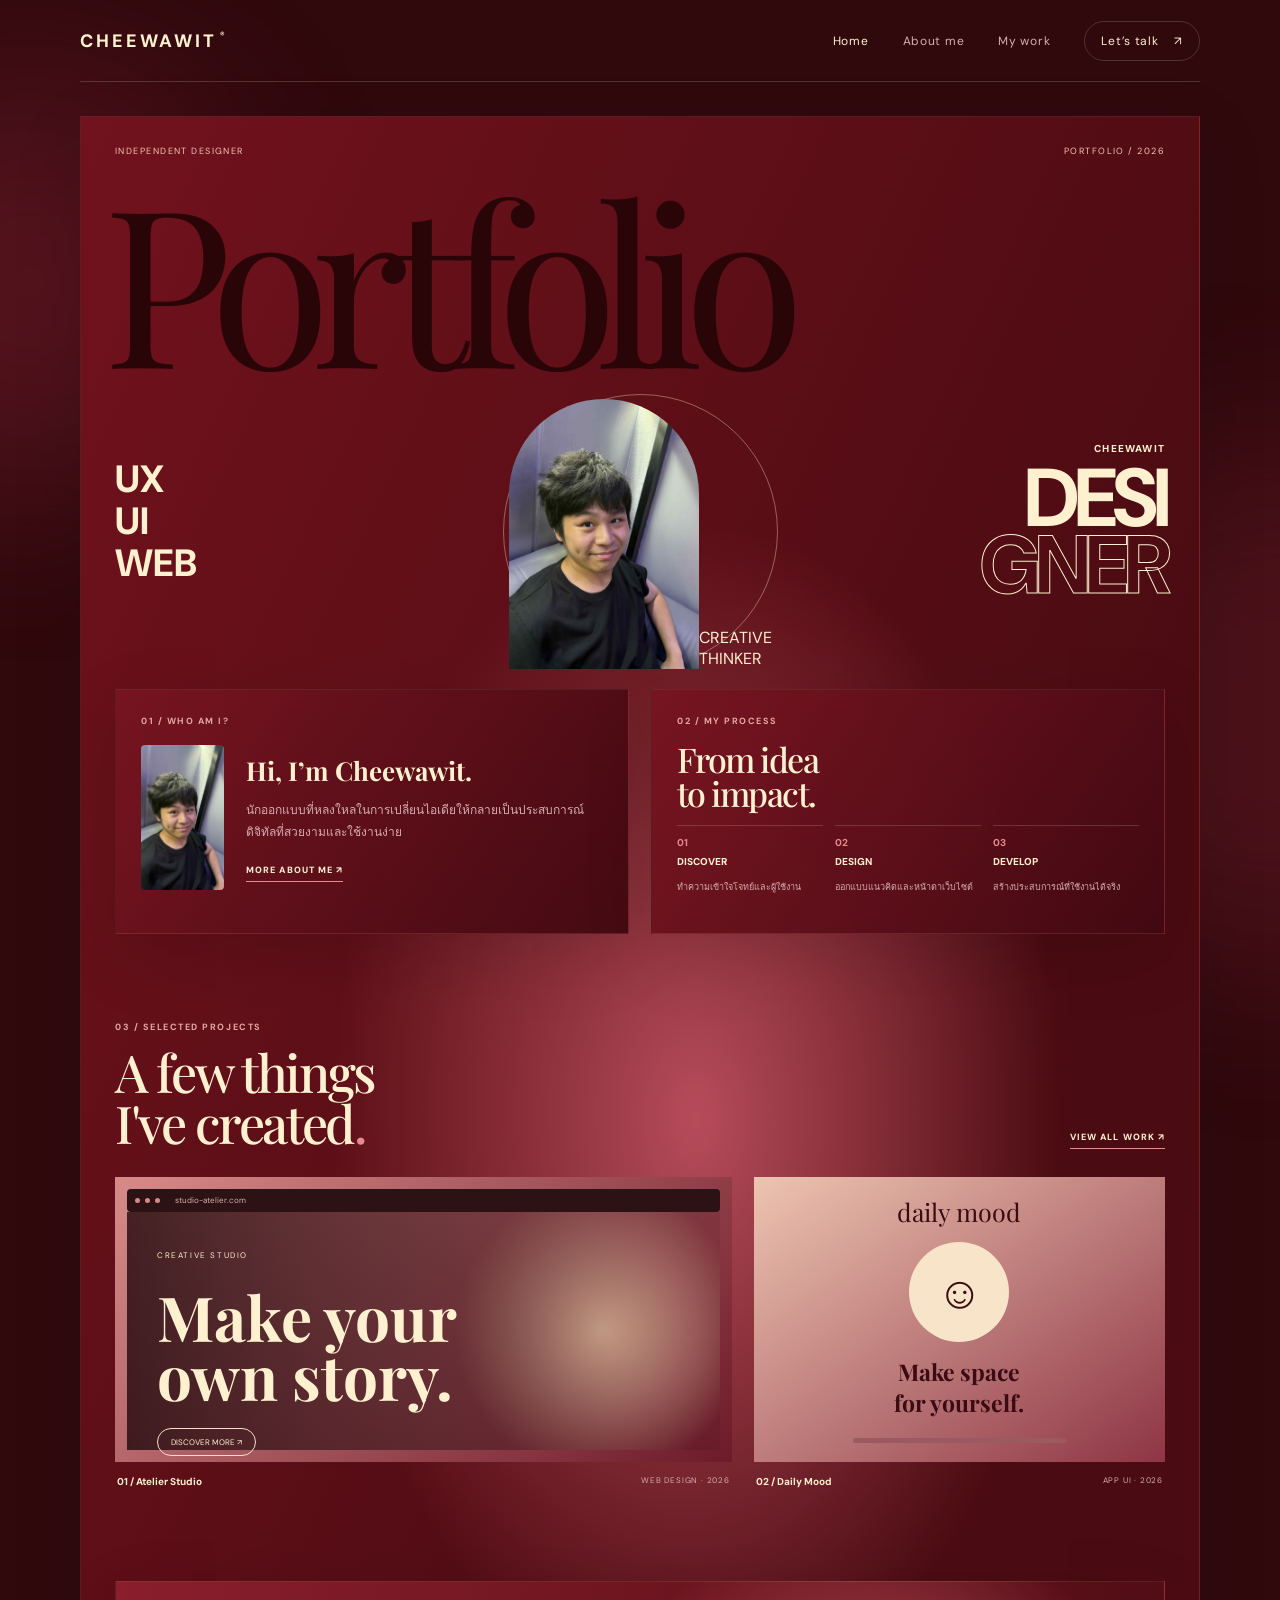
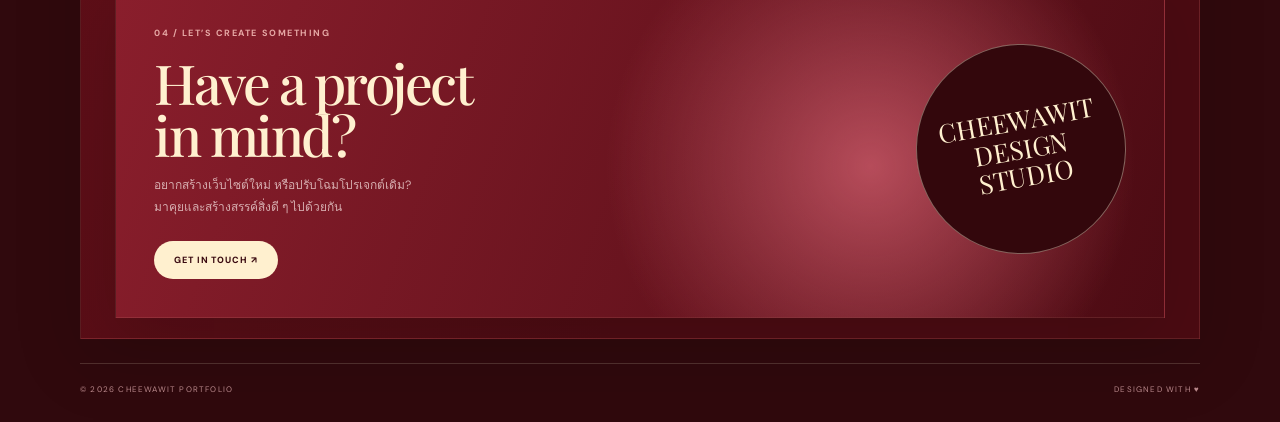
==== commit 3f247730: "Update index.html" ====
--- a/index.html
+++ b/index.html
@@ -39,7 +39,7 @@
       <article class="panel about-preview">
         <div class="section-kicker">01 / WHO AM I?</div>
         <div class="mini-profile">
-          <div class="avatar-art"><div class="avatar-art"><img class="photo" src="profile.jpg" alt="Cheewawit"></div>
+          <div class="photo-frame small"><img src="profile.jpg" alt="Cheewawit"></div>
           <div><h2>Hi, I’m Cheewawit.</h2><p>นักออกแบบที่หลงใหลในการเปลี่ยนไอเดียให้กลายเป็นประสบการณ์ดิจิทัลที่สวยงามและใช้งานง่าย</p><a class="text-link" href="about.html">MORE ABOUT ME ↗</a></div>
         </div>
       </article>
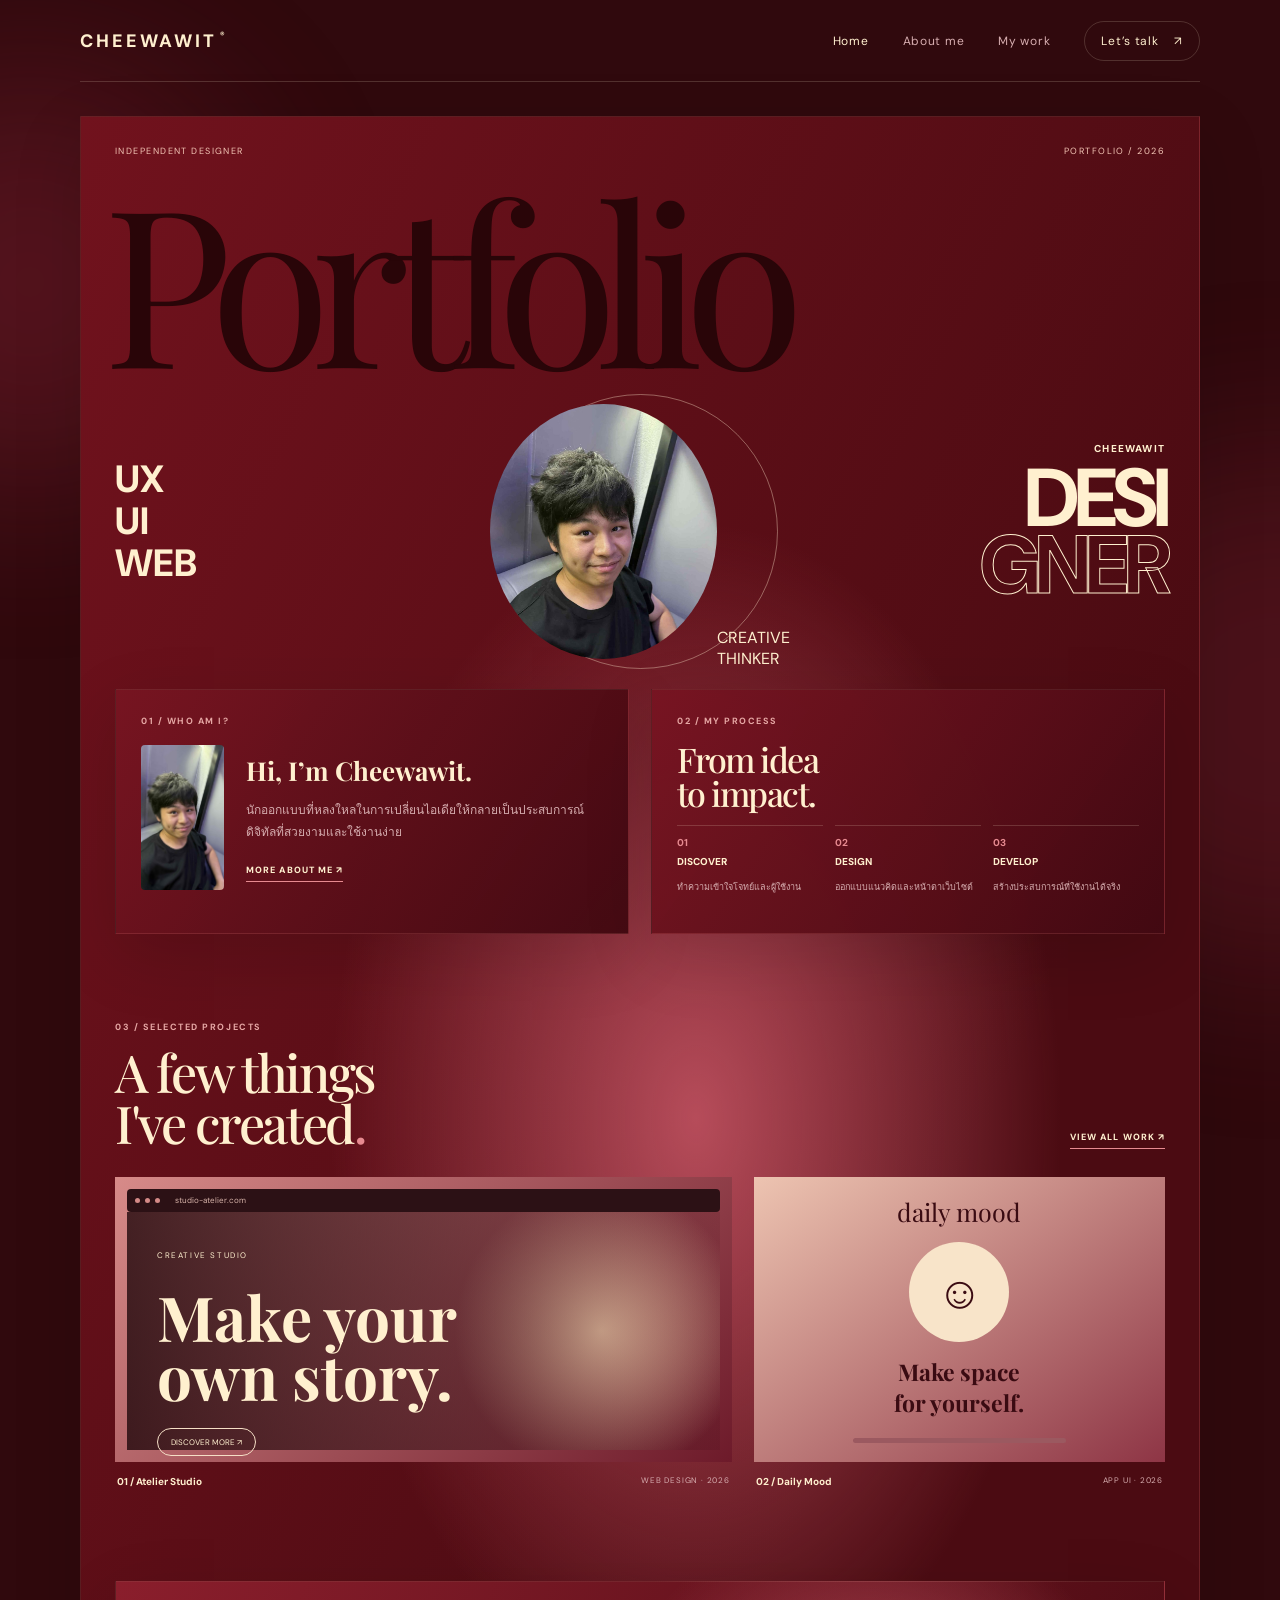
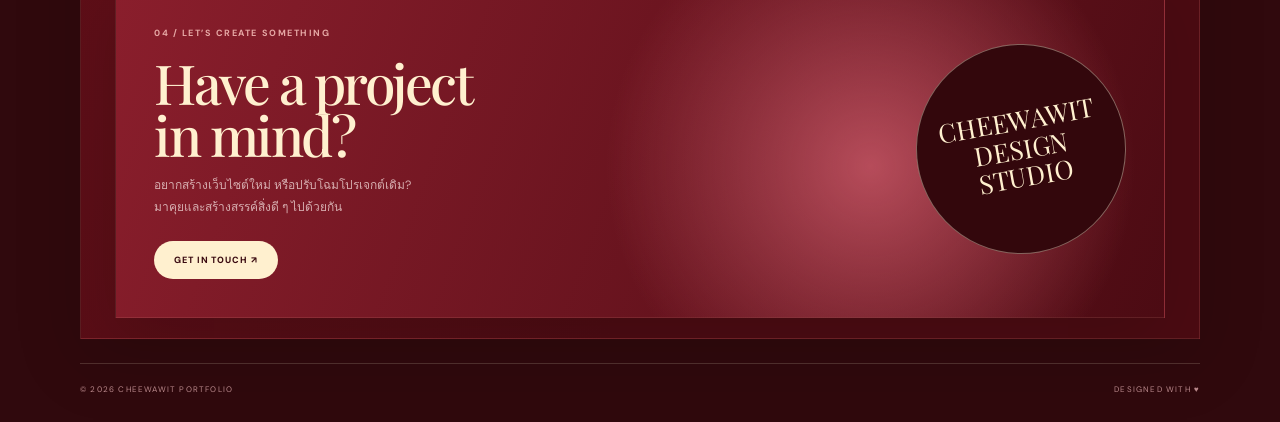
==== commit 1b5b273e: "Update index.html" ====
--- a/index.html
+++ b/index.html
@@ -29,7 +29,7 @@
         <div class="hero-skills"><span>UX</span><span>UI</span><span>WEB</span></div>
         <div class="portrait-wrap">
           <div class="portrait-orbit"></div>
-          <div class="photo-frame"><img src="profile.jpg" alt="Cheewawit"></div>
+          <div class="photo-frame round"><img src="profile.jpg" alt="Cheewawit"></div>
           <span class="portrait-caption">CREATIVE<br>THINKER</span>
         </div>
         <div class="hero-title"><small>CHEEWAWIT</small><strong>DESI<br><em>GNER</em></strong></div>
--- a/style.css
+++ b/style.css
@@ -10,3 +10,5 @@
 .photo-frame img{position:absolute;top:0;left:0;width:100%;height:100%;object-fit:cover;object-position:center 15%;display:block}
 .photo-frame.small{width:115px;height:145px;border-radius:4px}
 .photo-frame.large{width:100%;height:100%;border-radius:0}
+.photo-frame.round{width:255px;height:255px;border-radius:50%;margin-bottom:10px}
+.photo-frame.round img{object-position:center 25%}
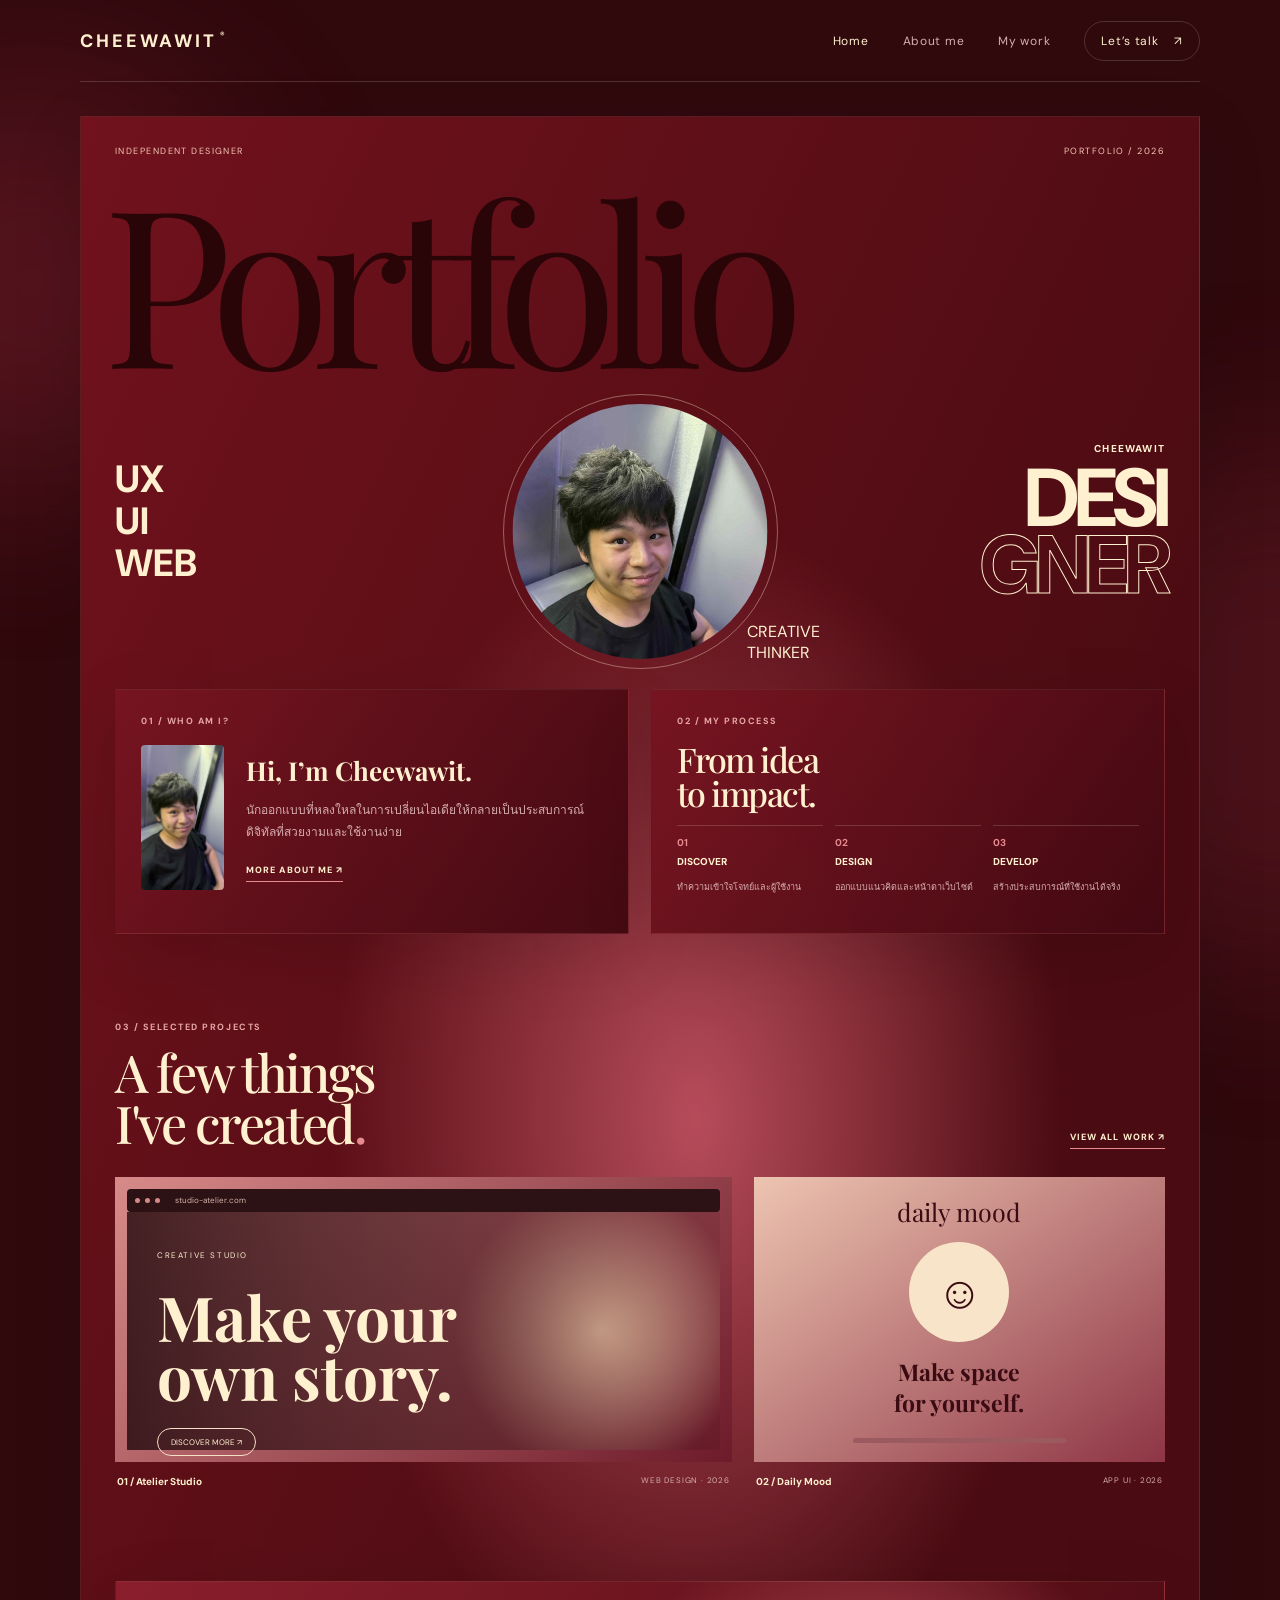
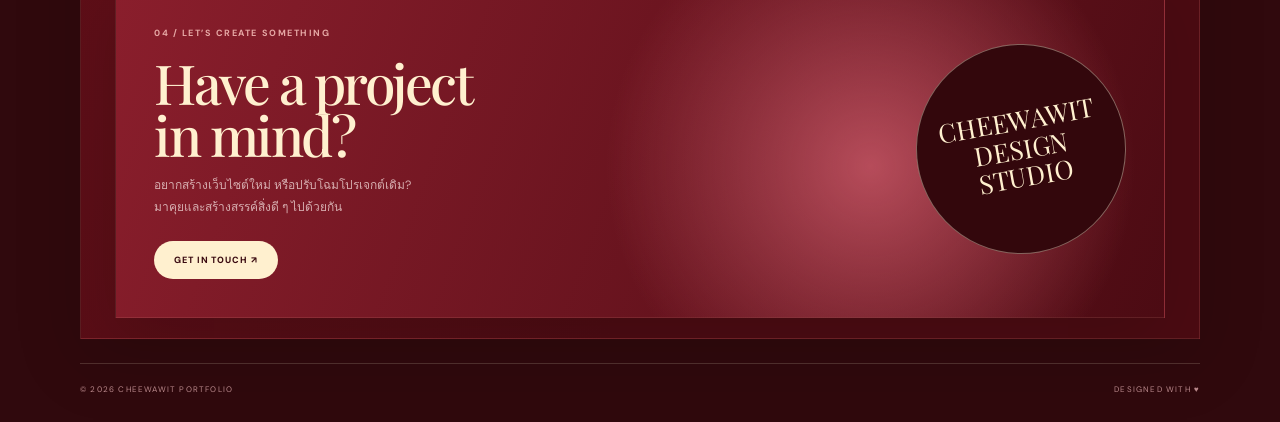
==== commit 4a628ce8: "Update index.html" ====
--- a/index.html
+++ b/index.html
@@ -28,9 +28,9 @@
       <div class="hero-copy">
         <div class="hero-skills"><span>UX</span><span>UI</span><span>WEB</span></div>
         <div class="portrait-wrap">
-          <div class="portrait-orbit"></div>
-          <div class="photo-frame round"><img src="profile.jpg" alt="Cheewawit"></div>
-          <span class="portrait-caption">CREATIVE<br>THINKER</span>
+  <div class="portrait-orbit"></div>
+  <div class="photo-frame" style="position:absolute;left:50%;bottom:10px;transform:translateX(-50%);width:255px;height:255px;border-radius:50%"><img src="profile.jpg" alt="Cheewawit" style="object-position:center 25%"></div>
+  <span class="portrait-caption" style="position:absolute;right:-30px;bottom:6px;z-index:3">CREATIVE<br>THINKER</span>
         </div>
         <div class="hero-title"><small>CHEEWAWIT</small><strong>DESI<br><em>GNER</em></strong></div>
       </div>
